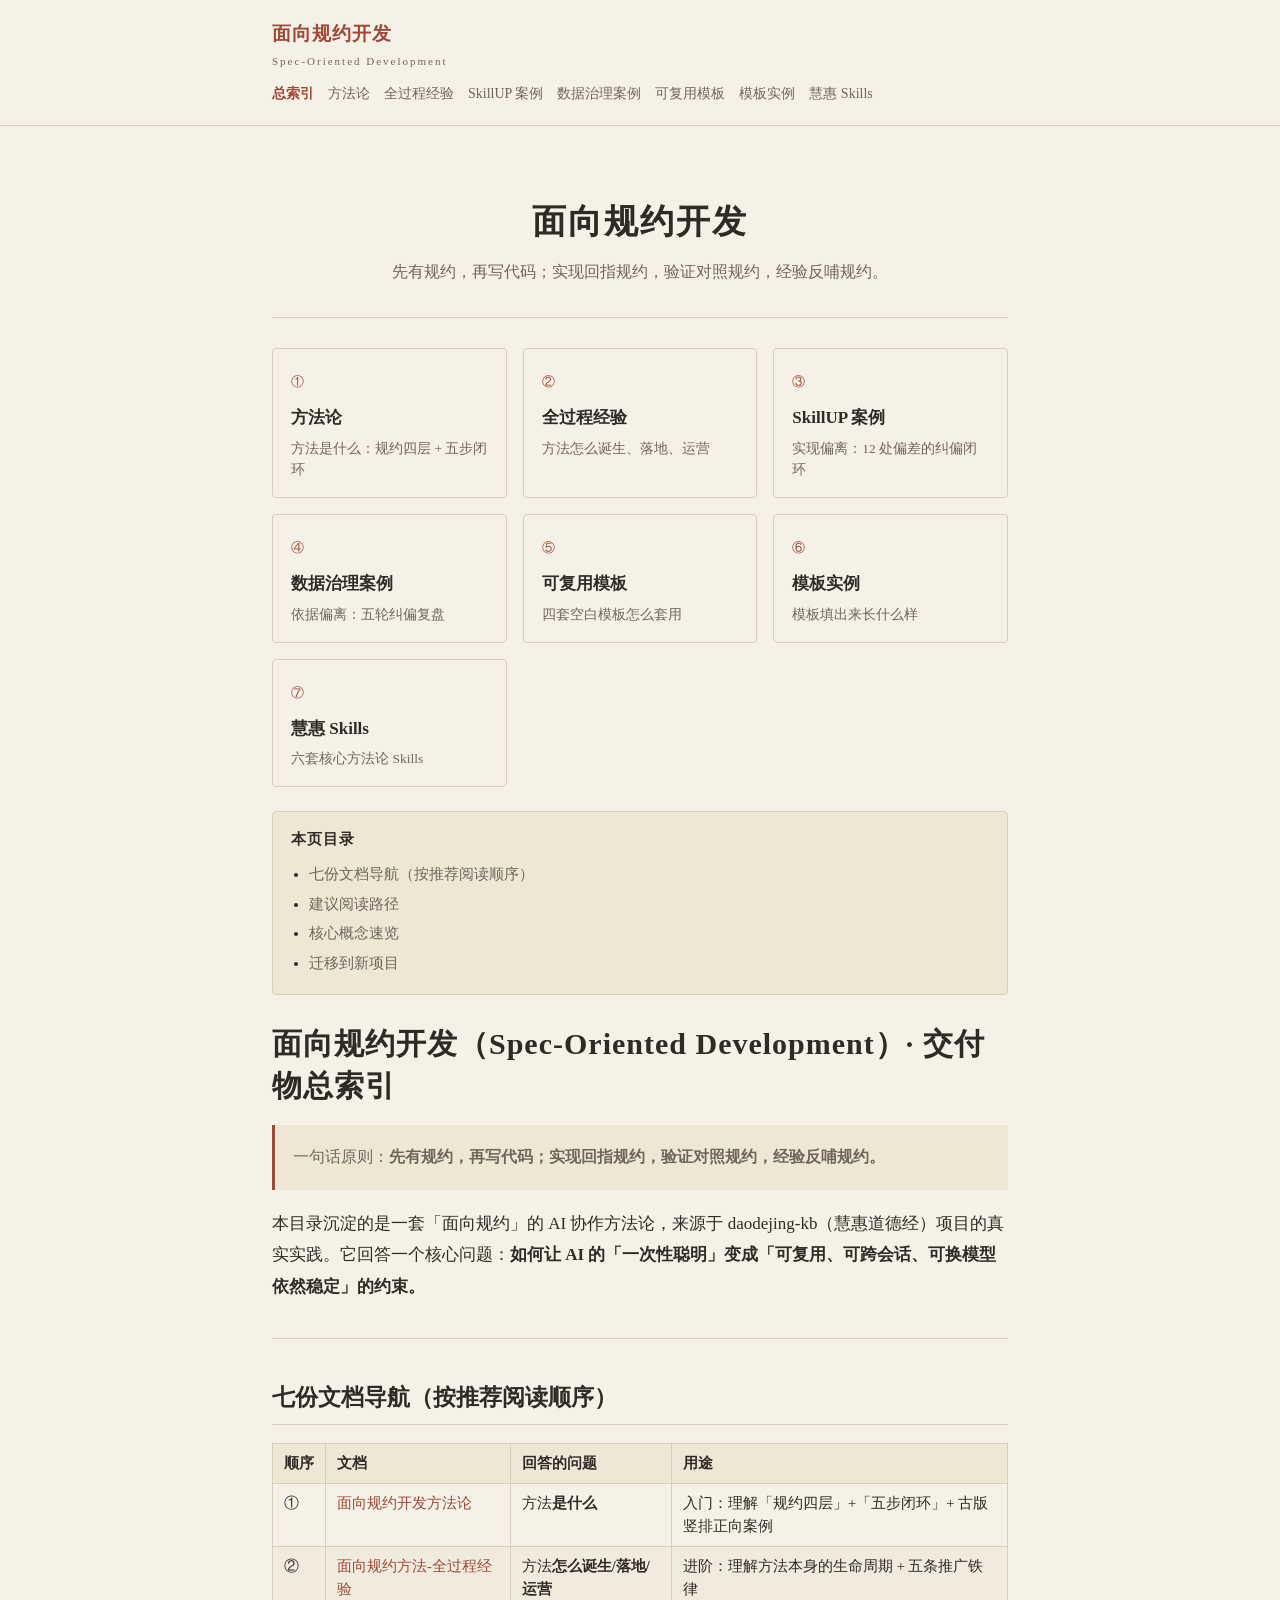
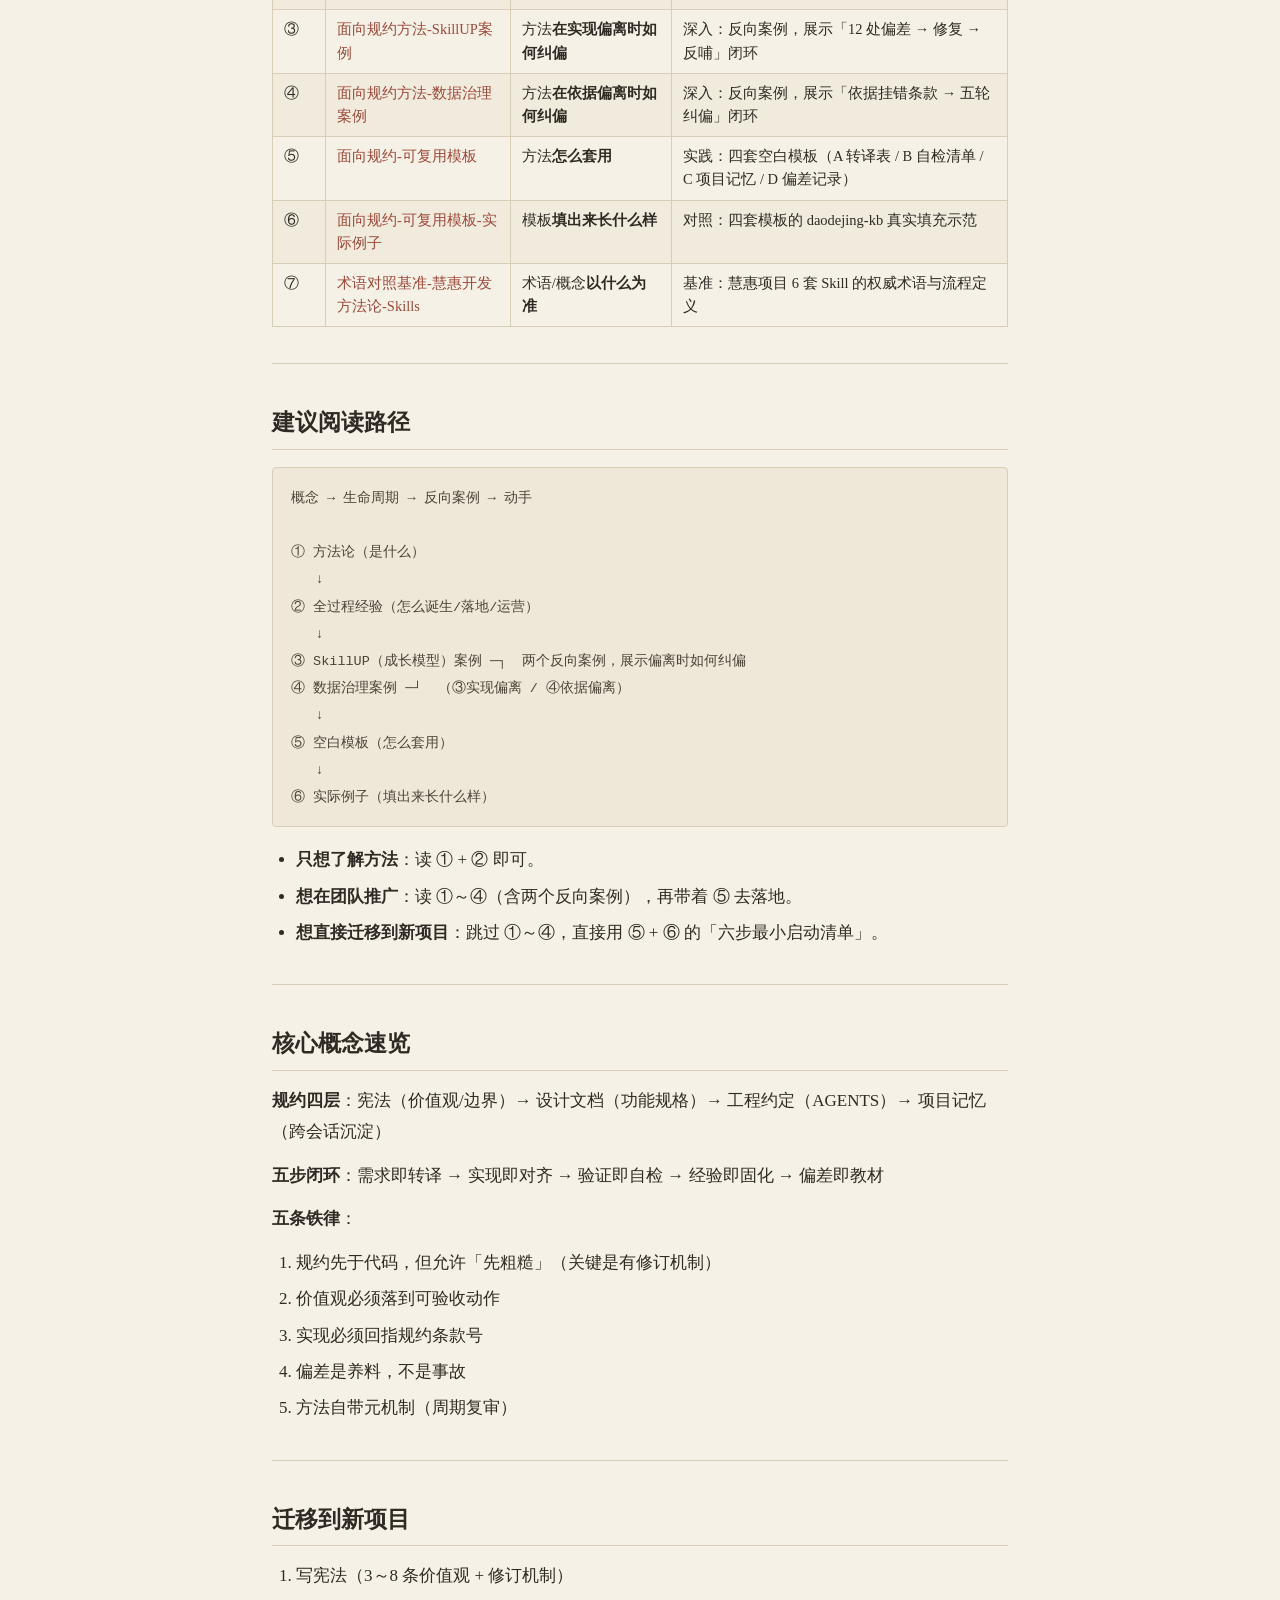
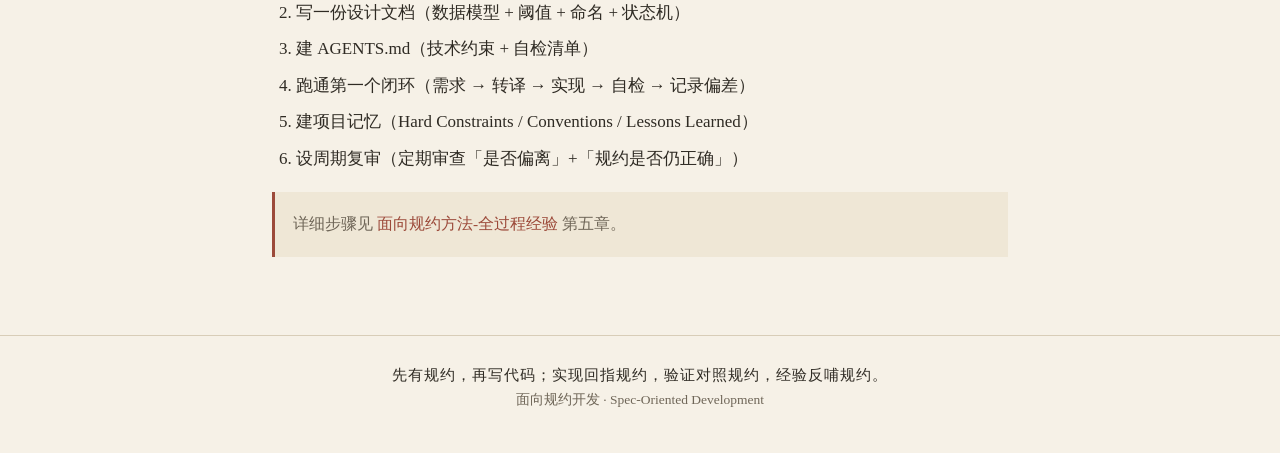
==== site/index.html @ d2568071 "feat: 初始化面向规约开发(SOD)仓库 - docs/：7 份方法论文档 + 中英文对照索引（为英文版预留） - tools/：5 个公众号自动化脚本 + README/requirements" ====
﻿<!DOCTYPE html>
<html lang="zh-CN">
<head>
<meta charset="utf-8">
<meta name="viewport" content="width=device-width, initial-scale=1">
<title>面向规约开发（Spec-Oriented Development）· 交付物总索引 · 面向规约开发</title>
<link rel="stylesheet" href="style.css">
</head>
<body>
<header class="site-header">
  <div class="wrap">
    <a class="brand" href="index.html">面向规约开发<span class="en">Spec-Oriented Development</span></a>
    <nav class="site-nav"><a href="index.html" class="active">总索引</a><a href="01-面向规约开发方法论.html">方法论</a><a href="02-面向规约方法-全过程经验.html">全过程经验</a><a href="03-面向规约方法-SkillUP案例.html">SkillUP 案例</a><a href="04-面向规约方法-数据治理案例.html">数据治理案例</a><a href="05-面向规约-可复用模板.html">可复用模板</a><a href="06-面向规约-可复用模板-实际例子.html">模板实例</a><a href="07-术语对照基准-慧惠开发方法论-Skills.html">慧惠 Skills</a></nav>
  </div>
</header>
<main class="wrap">
<section class="hero"><h1>面向规约开发</h1><p class="sub">先有规约，再写代码；实现回指规约，验证对照规约，经验反哺规约。</p></section>
<nav class="card-grid"><a class="card" href="01-面向规约开发方法论.html"><span class="no">①</span><div class="t">方法论</div><div class="d">方法是什么：规约四层 + 五步闭环</div></a><a class="card" href="02-面向规约方法-全过程经验.html"><span class="no">②</span><div class="t">全过程经验</div><div class="d">方法怎么诞生、落地、运营</div></a><a class="card" href="03-面向规约方法-SkillUP案例.html"><span class="no">③</span><div class="t">SkillUP 案例</div><div class="d">实现偏离：12 处偏差的纠偏闭环</div></a><a class="card" href="04-面向规约方法-数据治理案例.html"><span class="no">④</span><div class="t">数据治理案例</div><div class="d">依据偏离：五轮纠偏复盘</div></a><a class="card" href="05-面向规约-可复用模板.html"><span class="no">⑤</span><div class="t">可复用模板</div><div class="d">四套空白模板怎么套用</div></a><a class="card" href="06-面向规约-可复用模板-实际例子.html"><span class="no">⑥</span><div class="t">模板实例</div><div class="d">模板填出来长什么样</div></a><a class="card" href="07-术语对照基准-慧惠开发方法论-Skills.html"><span class="no">⑦</span><div class="t">慧惠 Skills</div><div class="d">六套核心方法论 Skills</div></a></nav>
<nav class="toc"><div class="toc-title">本页目录</div><ul><li><a href="#七份文档导航-按推荐阅读顺序">七份文档导航（按推荐阅读顺序）</a></li><li><a href="#建议阅读路径">建议阅读路径</a></li><li><a href="#核心概念速览">核心概念速览</a></li><li><a href="#迁移到新项目">迁移到新项目</a></li></ul></nav>
<article class="content">
<h1 id="面向规约开发-Spec-Oriented-Development-交付物总索引">面向规约开发（Spec-Oriented Development）· 交付物总索引</h1>
<blockquote>
<p>一句话原则：<strong>先有规约，再写代码；实现回指规约，验证对照规约，经验反哺规约。</strong></p>
</blockquote>
<p>本目录沉淀的是一套「面向规约」的 AI 协作方法论，来源于 daodejing-kb（慧惠道德经）项目的真实实践。它回答一个核心问题：<strong>如何让 AI 的「一次性聪明」变成「可复用、可跨会话、可换模型依然稳定」的约束。</strong></p>
<hr />
<h2 id="七份文档导航-按推荐阅读顺序">七份文档导航（按推荐阅读顺序）</h2>
<table>
<thead>
<tr>
<th style="text-align: left;">顺序</th>
<th style="text-align: left;">文档</th>
<th style="text-align: left;">回答的问题</th>
<th style="text-align: left;">用途</th>
</tr>
</thead>
<tbody>
<tr>
<td style="text-align: left;">①</td>
<td style="text-align: left;"><a href="01-面向规约开发方法论.html">面向规约开发方法论</a></td>
<td style="text-align: left;">方法<strong>是什么</strong></td>
<td style="text-align: left;">入门：理解「规约四层」+「五步闭环」+ 古版竖排正向案例</td>
</tr>
<tr>
<td style="text-align: left;">②</td>
<td style="text-align: left;"><a href="02-面向规约方法-全过程经验.html">面向规约方法-全过程经验</a></td>
<td style="text-align: left;">方法<strong>怎么诞生/落地/运营</strong></td>
<td style="text-align: left;">进阶：理解方法本身的生命周期 + 五条推广铁律</td>
</tr>
<tr>
<td style="text-align: left;">③</td>
<td style="text-align: left;"><a href="03-面向规约方法-SkillUP案例.html">面向规约方法-SkillUP案例</a></td>
<td style="text-align: left;">方法<strong>在实现偏离时如何纠偏</strong></td>
<td style="text-align: left;">深入：反向案例，展示「12 处偏差 → 修复 → 反哺」闭环</td>
</tr>
<tr>
<td style="text-align: left;">④</td>
<td style="text-align: left;"><a href="04-面向规约方法-数据治理案例.html">面向规约方法-数据治理案例</a></td>
<td style="text-align: left;">方法<strong>在依据偏离时如何纠偏</strong></td>
<td style="text-align: left;">深入：反向案例，展示「依据挂错条款 → 五轮纠偏」闭环</td>
</tr>
<tr>
<td style="text-align: left;">⑤</td>
<td style="text-align: left;"><a href="05-面向规约-可复用模板.html">面向规约-可复用模板</a></td>
<td style="text-align: left;">方法<strong>怎么套用</strong></td>
<td style="text-align: left;">实践：四套空白模板（A 转译表 / B 自检清单 / C 项目记忆 / D 偏差记录）</td>
</tr>
<tr>
<td style="text-align: left;">⑥</td>
<td style="text-align: left;"><a href="06-面向规约-可复用模板-实际例子.html">面向规约-可复用模板-实际例子</a></td>
<td style="text-align: left;">模板<strong>填出来长什么样</strong></td>
<td style="text-align: left;">对照：四套模板的 daodejing-kb 真实填充示范</td>
</tr>
<tr>
<td style="text-align: left;">⑦</td>
<td style="text-align: left;"><a href="07-术语对照基准-慧惠开发方法论-Skills.html">术语对照基准-慧惠开发方法论-Skills</a></td>
<td style="text-align: left;">术语/概念<strong>以什么为准</strong></td>
<td style="text-align: left;">基准：慧惠项目 6 套 Skill 的权威术语与流程定义</td>
</tr>
</tbody>
</table>
<hr />
<h2 id="建议阅读路径">建议阅读路径</h2>
<pre><code>概念 → 生命周期 → 反向案例 → 动手

① 方法论（是什么）
   ↓
② 全过程经验（怎么诞生/落地/运营）
   ↓
③ SkillUP（成长模型）案例 ─┐  两个反向案例，展示偏离时如何纠偏
④ 数据治理案例 ─┘  （③实现偏离 / ④依据偏离）
   ↓
⑤ 空白模板（怎么套用）
   ↓
⑥ 实际例子（填出来长什么样）
</code></pre>
<ul>
<li><strong>只想了解方法</strong>：读 ① + ② 即可。</li>
<li><strong>想在团队推广</strong>：读 ①～④（含两个反向案例），再带着 ⑤ 去落地。</li>
<li><strong>想直接迁移到新项目</strong>：跳过 ①～④，直接用 ⑤ + ⑥ 的「六步最小启动清单」。</li>
</ul>
<hr />
<h2 id="核心概念速览">核心概念速览</h2>
<p><strong>规约四层</strong>：宪法（价值观/边界）→ 设计文档（功能规格）→ 工程约定（AGENTS）→ 项目记忆（跨会话沉淀）</p>
<p><strong>五步闭环</strong>：需求即转译 → 实现即对齐 → 验证即自检 → 经验即固化 → 偏差即教材</p>
<p><strong>五条铁律</strong>：</p>
<ol>
<li>规约先于代码，但允许「先粗糙」（关键是有修订机制）</li>
<li>价值观必须落到可验收动作</li>
<li>实现必须回指规约条款号</li>
<li>偏差是养料，不是事故</li>
<li>方法自带元机制（周期复审）</li>
</ol>
<hr />
<h2 id="迁移到新项目">迁移到新项目</h2>
<ol>
<li>写宪法（3～8 条价值观 + 修订机制）</li>
<li>写一份设计文档（数据模型 + 阈值 + 命名 + 状态机）</li>
<li>建 AGENTS.md（技术约束 + 自检清单）</li>
<li>跑通第一个闭环（需求 → 转译 → 实现 → 自检 → 记录偏差）</li>
<li>建项目记忆（Hard Constraints / Conventions / Lessons Learned）</li>
<li>设周期复审（定期审查「是否偏离」+「规约是否仍正确」）</li>
</ol>
<blockquote>
<p>详细步骤见 <a href="02-面向规约方法-全过程经验.html">面向规约方法-全过程经验</a> 第五章。</p>
</blockquote>
</article>
</main>
<footer class="site-footer">
  <div class="principle">先有规约，再写代码；实现回指规约，验证对照规约，经验反哺规约。</div>
  <div>面向规约开发 · Spec-Oriented Development</div>
</footer>
</body>
</html>
---- site/style.css ----
/* 面向规约开发 · 水墨道风 极简样式
   原则：减法优先 —— 无阴影、无模糊、无渐变，只用宣纸底 + 墨色 + 朱砂点缀 */

:root {
  --bg: #f6f1e7;          /* 宣纸 */
  --bg-soft: #efe7d6;     /* 淡纸 */
  --ink: #2f2b24;         /* 浓墨 */
  --ink-soft: #6f6658;    /* 淡墨 */
  --accent: #9c4a3a;      /* 朱砂 / 赭石 */
  --line: #d8cdb8;        /* 淡墨线 */
  --code-bg: #efe8d9;
  --code-ink: #4a4438;
  --maxw: 780px;
}

* { box-sizing: border-box; }

html { scroll-behavior: smooth; }

body {
  margin: 0;
  background: var(--bg);
  color: var(--ink);
  font-family: "Noto Serif SC", "Source Han Serif SC", "Songti SC", "STSong", "SimSun", serif;
  line-height: 1.85;
  font-size: 17px;
  -webkit-font-smoothing: antialiased;
}

a { color: var(--accent); text-decoration: none; border-bottom: 1px solid transparent; }
a:hover { border-bottom-color: var(--accent); }

.wrap { max-width: var(--maxw); margin: 0 auto; padding: 0 22px; }

/* ---------- 页头 ---------- */
.site-header {
  border-bottom: 1px solid var(--line);
  background: var(--bg);
  position: sticky; top: 0; z-index: 10;
}
.site-header .wrap { display: flex; flex-wrap: wrap; align-items: center; gap: 8px 20px; padding-top: 16px; padding-bottom: 16px; }
.brand { font-size: 19px; font-weight: 700; letter-spacing: 1px; border-bottom: none; }
.brand .en { display: block; font-size: 11px; font-weight: 400; letter-spacing: 2px; color: var(--ink-soft); }
.site-nav { display: flex; flex-wrap: wrap; gap: 4px 14px; font-size: 14px; }
.site-nav a { color: var(--ink-soft); border-bottom: none; padding: 2px 0; }
.site-nav a:hover { color: var(--accent); }
.site-nav a.active { color: var(--accent); font-weight: 700; }

/* ---------- 正文 ---------- */
main.wrap { padding-top: 30px; padding-bottom: 60px; }
article.content { max-width: 100%; }
article.content > h1:first-child {
  font-size: 30px; line-height: 1.4; margin: 0 0 6px; letter-spacing: 1px;
}

h1, h2, h3, h4 { font-weight: 700; line-height: 1.5; }
h2 { font-size: 23px; margin: 42px 0 14px; padding-bottom: 8px; border-bottom: 1px solid var(--line); }
h3 { font-size: 19px; margin: 30px 0 10px; color: var(--ink); }
h4 { font-size: 17px; margin: 24px 0 8px; }

p { margin: 12px 0; }

blockquote {
  margin: 18px 0; padding: 12px 18px;
  border-left: 3px solid var(--accent);
  background: var(--bg-soft);
  color: var(--ink-soft);
  font-size: 15.5px;
}
blockquote p { margin: 6px 0; }

hr { border: none; border-top: 1px solid var(--line); margin: 36px 0; }

code {
  font-family: "SF Mono", "JetBrains Mono", "Cascadia Code", Consolas, monospace;
  font-size: 14px;
  background: var(--code-bg);
  color: var(--code-ink);
  padding: 2px 6px;
  border-radius: 3px;
}
pre {
  background: var(--code-bg);
  padding: 16px 18px;
  overflow-x: auto;
  border: 1px solid var(--line);
  border-radius: 4px;
  line-height: 1.6;
}
pre code { background: none; padding: 0; font-size: 13.5px; }

/* ---------- 表格 ---------- */
table {
  border-collapse: collapse; width: 100%; margin: 18px 0;
  font-size: 14.5px; line-height: 1.6;
}
th, td { border: 1px solid var(--line); padding: 8px 11px; text-align: left; vertical-align: top; }
th { background: var(--bg-soft); font-weight: 700; white-space: nowrap; }
tbody tr:nth-child(even) { background: rgba(216, 205, 184, 0.18); }

/* ---------- 列表 ---------- */
ul, ol { padding-left: 24px; margin: 12px 0; }
li { margin: 5px 0; }
li > ul, li > ol { margin: 4px 0; }
.task-list { list-style: none; padding-left: 4px; }
.task-list li { padding-left: 24px; position: relative; }
.task-list li::before { content: "□"; position: absolute; left: 0; color: var(--ink-soft); }
.task-list li.checked::before { content: "☑"; color: var(--accent); }

/* ---------- 目录（本页） ---------- */
.toc {
  background: var(--bg-soft);
  border: 1px solid var(--line);
  border-radius: 4px;
  padding: 14px 18px;
  margin: 0 0 28px;
  font-size: 14.5px;
}
.toc .toc-title { font-weight: 700; color: var(--ink); margin-bottom: 8px; letter-spacing: 1px; }
.toc ul { margin: 0; padding-left: 18px; }
.toc li { margin: 3px 0; }
.toc a { color: var(--ink-soft); border-bottom: none; }
.toc a:hover { color: var(--accent); }

/* ---------- 首页 hero + 卡片 ---------- */
.hero {
  padding: 40px 0 30px;
  text-align: center;
  border-bottom: 1px solid var(--line);
  margin-bottom: 30px;
}
.hero h1 { font-size: 34px; letter-spacing: 2px; margin: 0 0 10px; }
.hero .sub { color: var(--ink-soft); font-size: 16px; max-width: 560px; margin: 0 auto; }
.card-grid {
  display: grid; grid-template-columns: repeat(auto-fill, minmax(230px, 1fr));
  gap: 16px; margin: 24px 0;
}
.card {
  display: block; border: 1px solid var(--line); border-radius: 4px;
  padding: 16px 18px; background: var(--bg);
}
.card:hover { border-color: var(--accent); }
.card .no { color: var(--accent); font-size: 13px; letter-spacing: 1px; }
.card .t { font-size: 17px; font-weight: 700; color: var(--ink); margin: 6px 0 4px; }
.card .d { font-size: 13.5px; color: var(--ink-soft); line-height: 1.6; }

/* ---------- 页脚 ---------- */
.site-footer {
  border-top: 1px solid var(--line);
  color: var(--ink-soft);
  font-size: 13.5px;
  text-align: center;
  padding: 26px 22px 40px;
}
.site-footer .principle { color: var(--ink); font-size: 14.5px; letter-spacing: 1px; }

@media (max-width: 600px) {
  body { font-size: 16px; }
  h1, .hero h1 { font-size: 26px; }
  h2 { font-size: 20px; }
  table { font-size: 13px; }
}
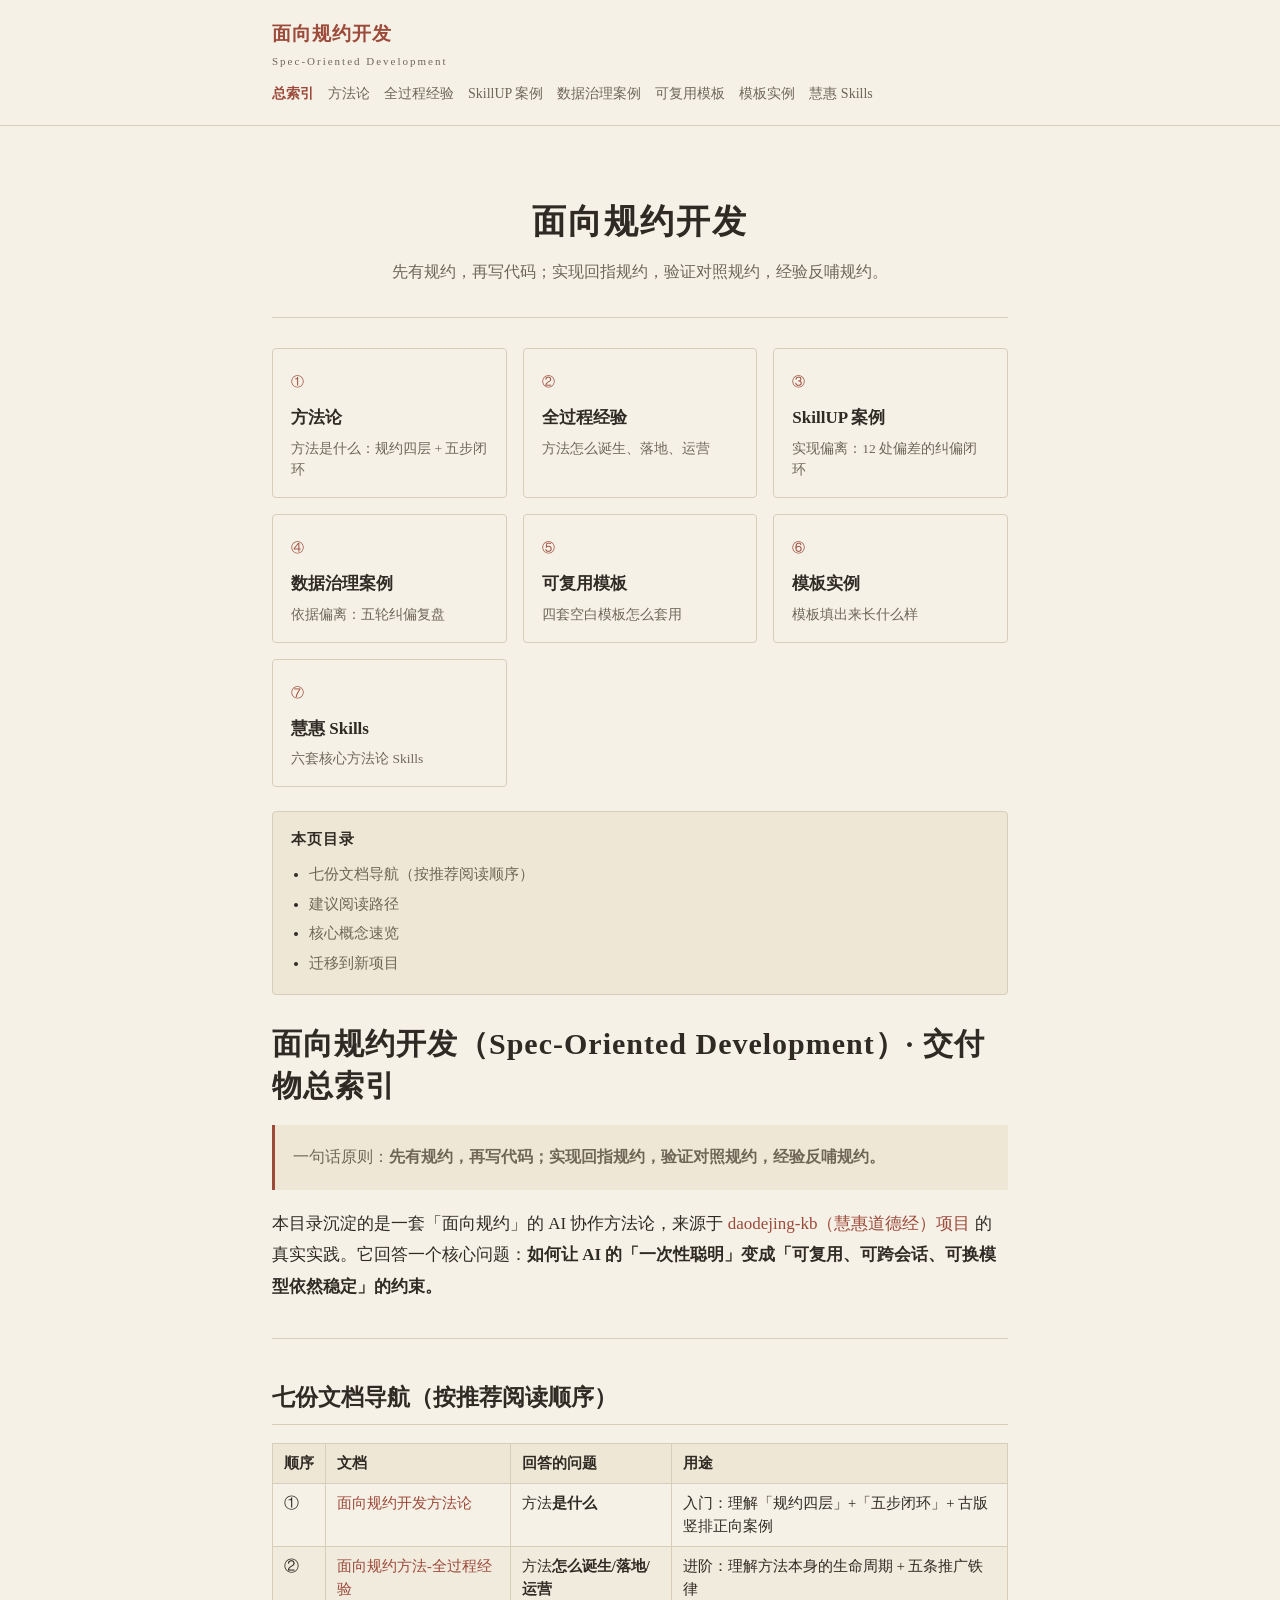
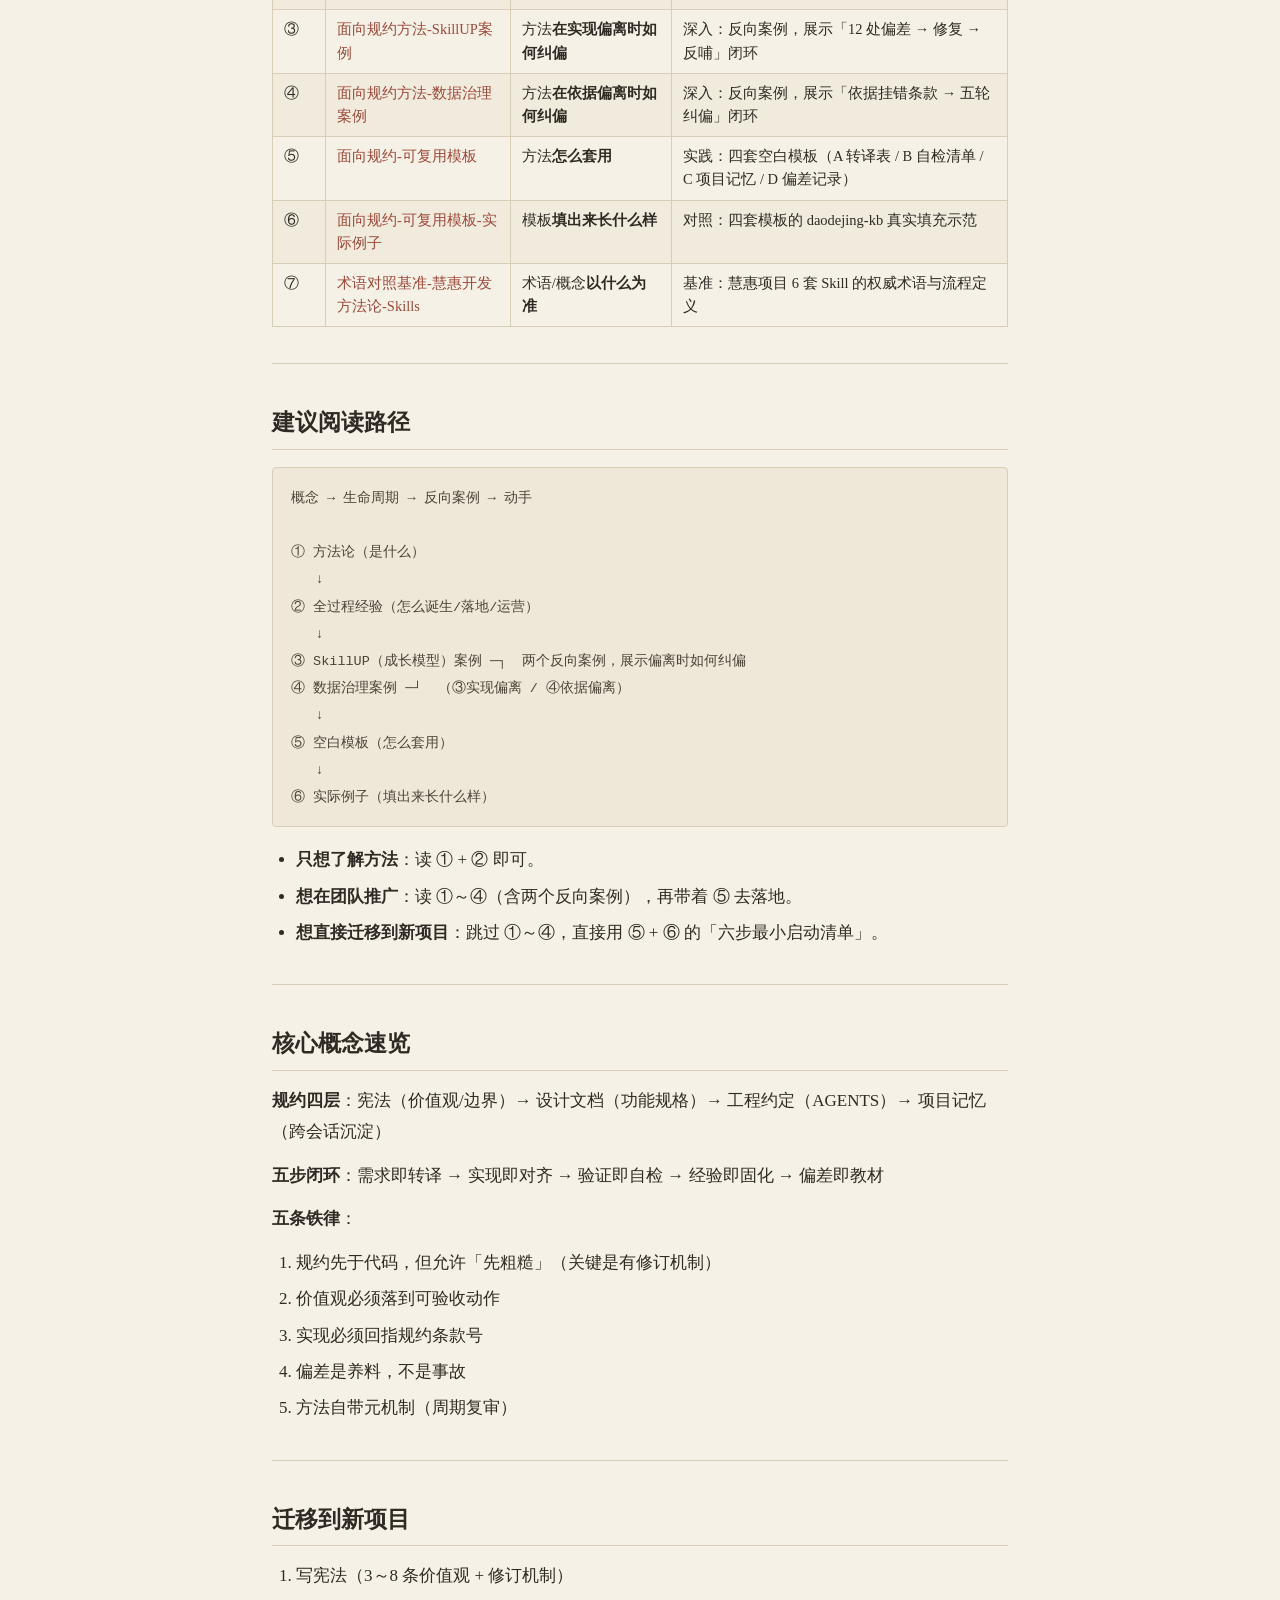
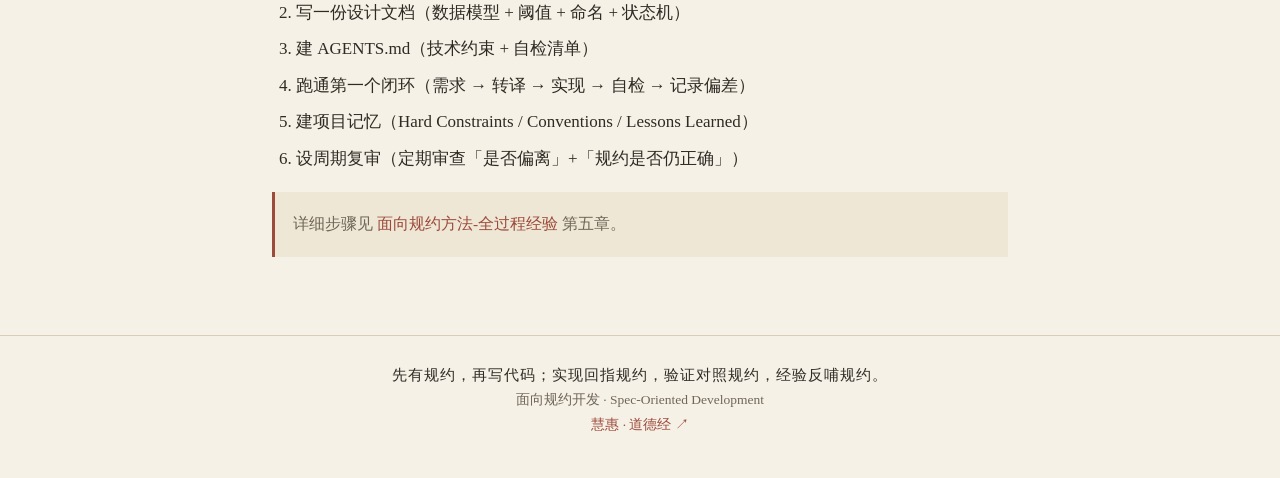
==== commit c85b7f85: "feat: SOD 站点关联慧惠（道德经）官网 - 全站 footer 新增外链（8 页） - index 来源说明链接到 hui-skill.org - 01 方法论宪法链接到伦理页 - 04 数据" ====
--- a/site/index.html
+++ b/site/index.html
@@ -22,7 +22,7 @@
 <blockquote>
 <p>一句话原则：<strong>先有规约，再写代码；实现回指规约，验证对照规约，经验反哺规约。</strong></p>
 </blockquote>
-<p>本目录沉淀的是一套「面向规约」的 AI 协作方法论，来源于 daodejing-kb（慧惠道德经）项目的真实实践。它回答一个核心问题：<strong>如何让 AI 的「一次性聪明」变成「可复用、可跨会话、可换模型依然稳定」的约束。</strong></p>
+<p>本目录沉淀的是一套「面向规约」的 AI 协作方法论，来源于 <a href="https://hui-skill.org/" target="_blank" rel="noopener">daodejing-kb（慧惠道德经）项目</a> 的真实实践。它回答一个核心问题：<strong>如何让 AI 的「一次性聪明」变成「可复用、可跨会话、可换模型依然稳定」的约束。</strong></p>
 <hr />
 <h2 id="七份文档导航-按推荐阅读顺序">七份文档导航（按推荐阅读顺序）</h2>
 <table>
@@ -129,6 +129,7 @@
 <footer class="site-footer">
   <div class="principle">先有规约，再写代码；实现回指规约，验证对照规约，经验反哺规约。</div>
   <div>面向规约开发 · Spec-Oriented Development</div>
+  <div><a href="https://hui-skill.org/" target="_blank" rel="noopener">慧惠 · 道德经 ↗</a></div>
 </footer>
 </body>
 </html>
